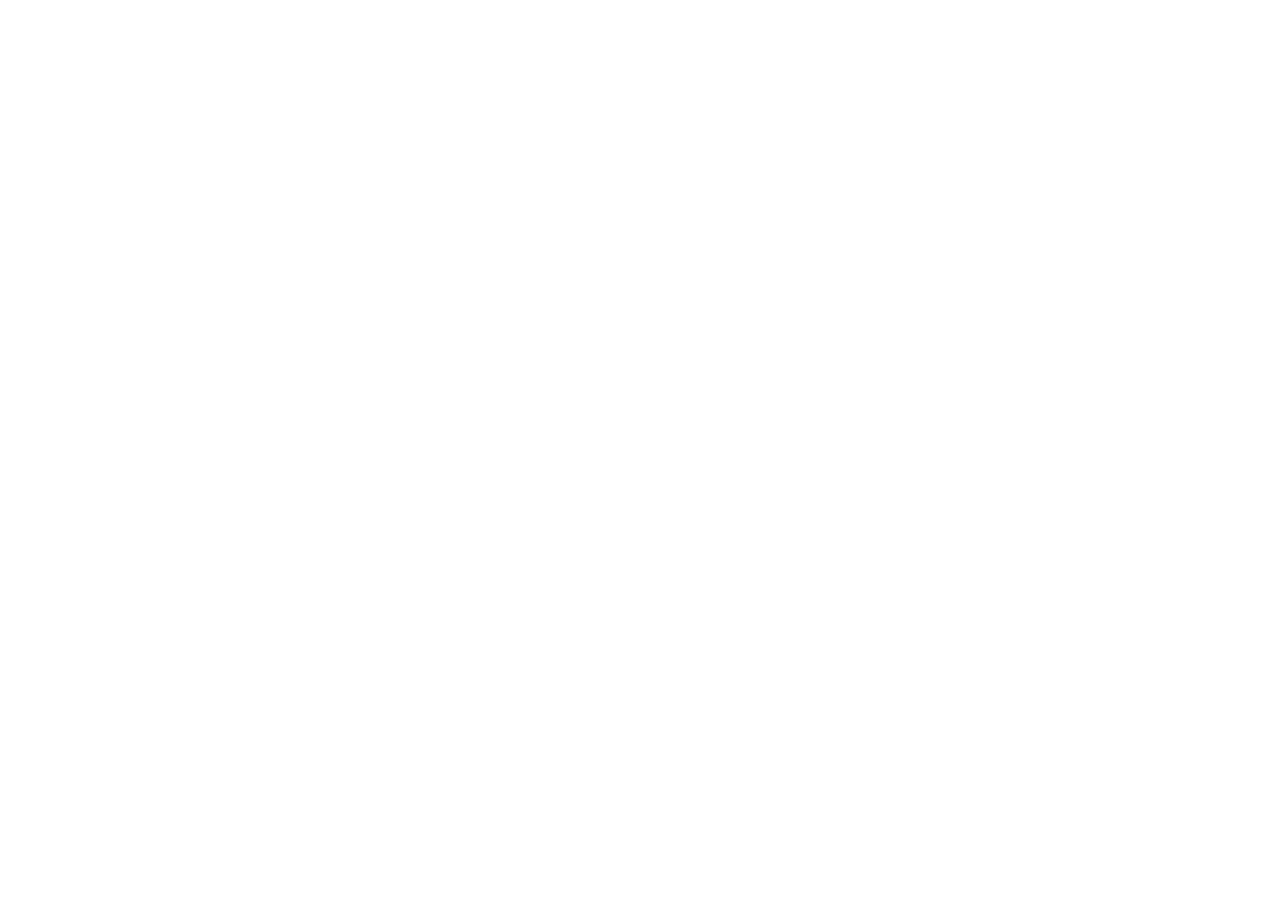
==== index.html @ 9ff889e5 "first commit" ====
<!DOCTYPE html>
<html lang="en">

<head>
    <meta charset="UTF-8">
    <meta name="viewport" content="width=device-width, initial-scale=1.0">
    <title>Document</title>
    <link rel="stylesheet" href="./css/style.css">
</head>

<body>

</body>

</html>
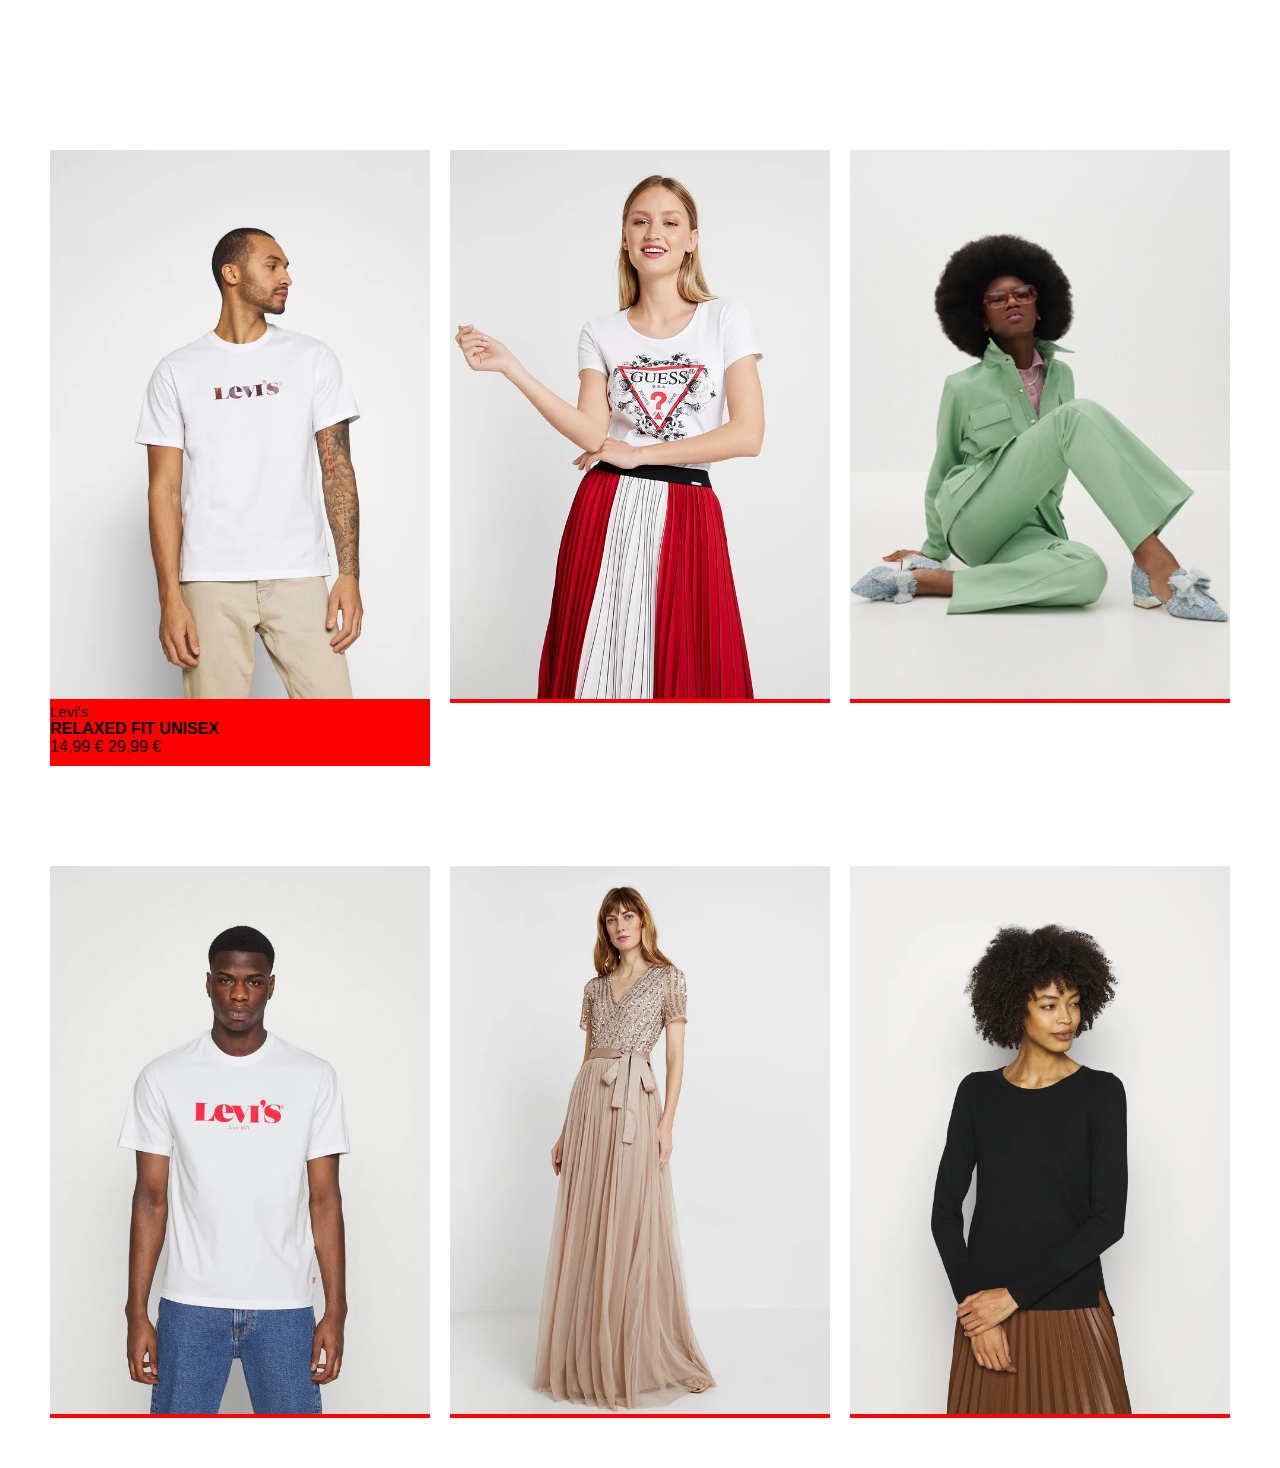
==== commit 83707f97: "[UPD] Add image and text to layout" ====
--- a/index.html
+++ b/index.html
@@ -4,12 +4,64 @@
 <head>
     <meta charset="UTF-8">
     <meta name="viewport" content="width=device-width, initial-scale=1.0">
-    <title>Document</title>
+    <title>Boolando</title>
     <link rel="stylesheet" href="./css/style.css">
+    <link rel="stylesheet" href="./css/layout.css">
+    <link rel="stylesheet" href="./css/utility.css">
 </head>
 
 <body>
+    <header>
 
+    </header>
+    <main>
+        <div class="container">
+            <div class="row">
+                <div class="col-33">
+                    <div class="content">
+                        <img src="./img/1.webp" alt="img1">
+                        <div class="text">
+                            <div class="brand">
+                                Levi's
+                            </div>
+                            <div class="item">
+                                RELAXED FIT UNISEX
+                            </div>
+                            <div class="price">
+                                14,99 &euro; <span class="sale">29,99 &euro;</span>
+                            </div>
+                        </div>
+                    </div>
+                </div>
+                <div class="col-33">
+                    <div class="content">
+                        <img src="./img/2.webp" alt="img2">
+                    </div>
+                </div>
+                <div class="col-33">
+                    <div class="content">
+                        <img src="./img/3.webp" alt="img3">
+                    </div>
+                </div>
+                <div class="col-33">
+                    <div class="content">
+                        <img src="./img/4.webp" alt="img4">
+                    </div>
+                </div>
+                <div class="col-33">
+                    <div class="content">
+                        <img src="./img/5.webp" alt="img5">
+                    </div>
+                </div>
+                <div class="col-33">
+                    <div class="content">
+                        <img src="./img/6.webp" alt="img6">
+                    </div>
+                </div>
+            </div>
+        </div>
+
+    </main>
 </body>
 
 </html>--- a/css/style.css
+++ b/css/style.css
@@ -0,0 +1,37 @@
+* {
+    margin: 0;
+    padding: 0;
+    box-sizing: border-box;
+}
+
+body {
+    font-family: Arial, Helvetica, sans-serif;
+}
+
+main {
+    margin-top: 100px;
+}
+
+/* HEADER */
+
+/* IMAGES */
+
+.content {
+    background-color: red;
+}
+
+img {
+    width: 100%;
+}
+
+.text {
+    padding-bottom: 10px;
+}
+
+.brand {
+    font-size: 15px;
+}
+
+.item {
+    font-weight: 600;
+}--- a/css/layout.css
+++ b/css/layout.css
@@ -0,0 +1,69 @@
+/* ---------------- LAYOUT ----------------- */
+.container {
+    max-width: 1200px;
+    margin: auto;
+}
+
+.container-small {
+    max-width: 900px;
+    margin: auto;
+}
+
+.row {
+    display: flex;
+    flex-wrap: wrap;
+}
+
+.d-flex {
+    display: flex;
+}
+
+.col-10 {
+    width: 10%;
+}
+
+.col-20 {
+    width: 20%;
+}
+
+.col-30 {
+    width: 30%;
+}
+
+.col-33 {
+    margin: 50px 10px;
+    width: calc(100% / 3 - 20px);
+}
+
+.col-40 {
+    width: 40%;
+}
+
+.col-50 {
+    width: 50%;
+}
+
+.col-60 {
+    width: 60%;
+}
+
+.col-100 {
+    width: 100%;
+}
+
+.col-1-6 {
+    width: calc(100%/6);
+}
+
+.col-2-6 {
+    width: calc(100%/6*2);
+    padding-right: 40px;
+}
+
+.divisor {
+    margin: auto;
+    height: 1px;
+    width: 70%;
+    background-color: #8EA1E1;
+    ;
+}--- a/css/utility.css
+++ b/css/utility.css
@@ -0,0 +1,144 @@
+/* --------------- UTILITY ---------------*/
+.border-dashed {
+    padding: 5px;
+    border: 1px solid;
+    border-style: dashed;
+}
+
+.justify-between {
+    justify-content: space-between;
+}
+
+.text-center {
+    text-align: center;
+}
+
+.text-right {
+    text-align: right;
+}
+
+.align-center {
+    align-items: center;
+}
+
+/* PADDING */
+.py-10 {
+    padding: 10px 0;
+}
+
+.py-40 {
+    padding: 40px 0;
+}
+
+.px-10 {
+    padding: 0 10px;
+}
+
+.px-40 {
+    padding: 0 40px;
+}
+
+.padding-footer {
+    padding-top: 20px;
+    padding-bottom: 20px;
+}
+
+.padding-top-30 {
+    padding-top: 30px;
+}
+
+.padding-top-60 {
+    padding-top: 60px;
+}
+
+.py-bottom-140 {
+    padding-bottom: 140px;
+}
+
+/* MARGIN */
+
+.margin-10px {
+    margin: 10px;
+}
+
+.margin-20px {
+    margin: 20px;
+}
+
+.margin-50px {
+    margin: 50px;
+}
+
+/* HEIGHT */
+.height-400px {
+    height: 400px;
+}
+
+.height-700px {
+    height: 700px;
+}
+
+/* TEXT COLOR */
+
+.white {
+    color: white;
+}
+
+.lilac {
+    color: #7189D9;
+}
+
+
+/* BACKGROUNDS */
+.bg-orange {
+    background-color: orange;
+}
+
+.bg-violet {
+    background-color: violet;
+}
+
+.bg-pink {
+    background-color: pink;
+}
+
+.bg-blue {
+    background-color: cornflowerblue;
+}
+
+.bg-darkblue {
+    background-color: darkblue;
+}
+
+.bg-lightgrey {
+    background-color: #F6F6F6;
+}
+
+.bg-green {
+    background-color: green;
+}
+
+.bg-darkgrey {
+    background-color: #23272A;
+}
+
+.bg-aquamarine {
+    background-color: aquamarine;
+}
+
+.bg-lilac {
+    background-color: #8EA1E1;
+}
+
+.bg-jumbo {
+    background-image: url(../img/jumbo.png);
+    background-size: cover;
+    background-repeat: no-repeat;
+}
+
+.bg-stars {
+    background-image: url(../img/stars.svg);
+    background-position: center;
+    background-repeat: no-repeat;
+    background-position-y: top;
+}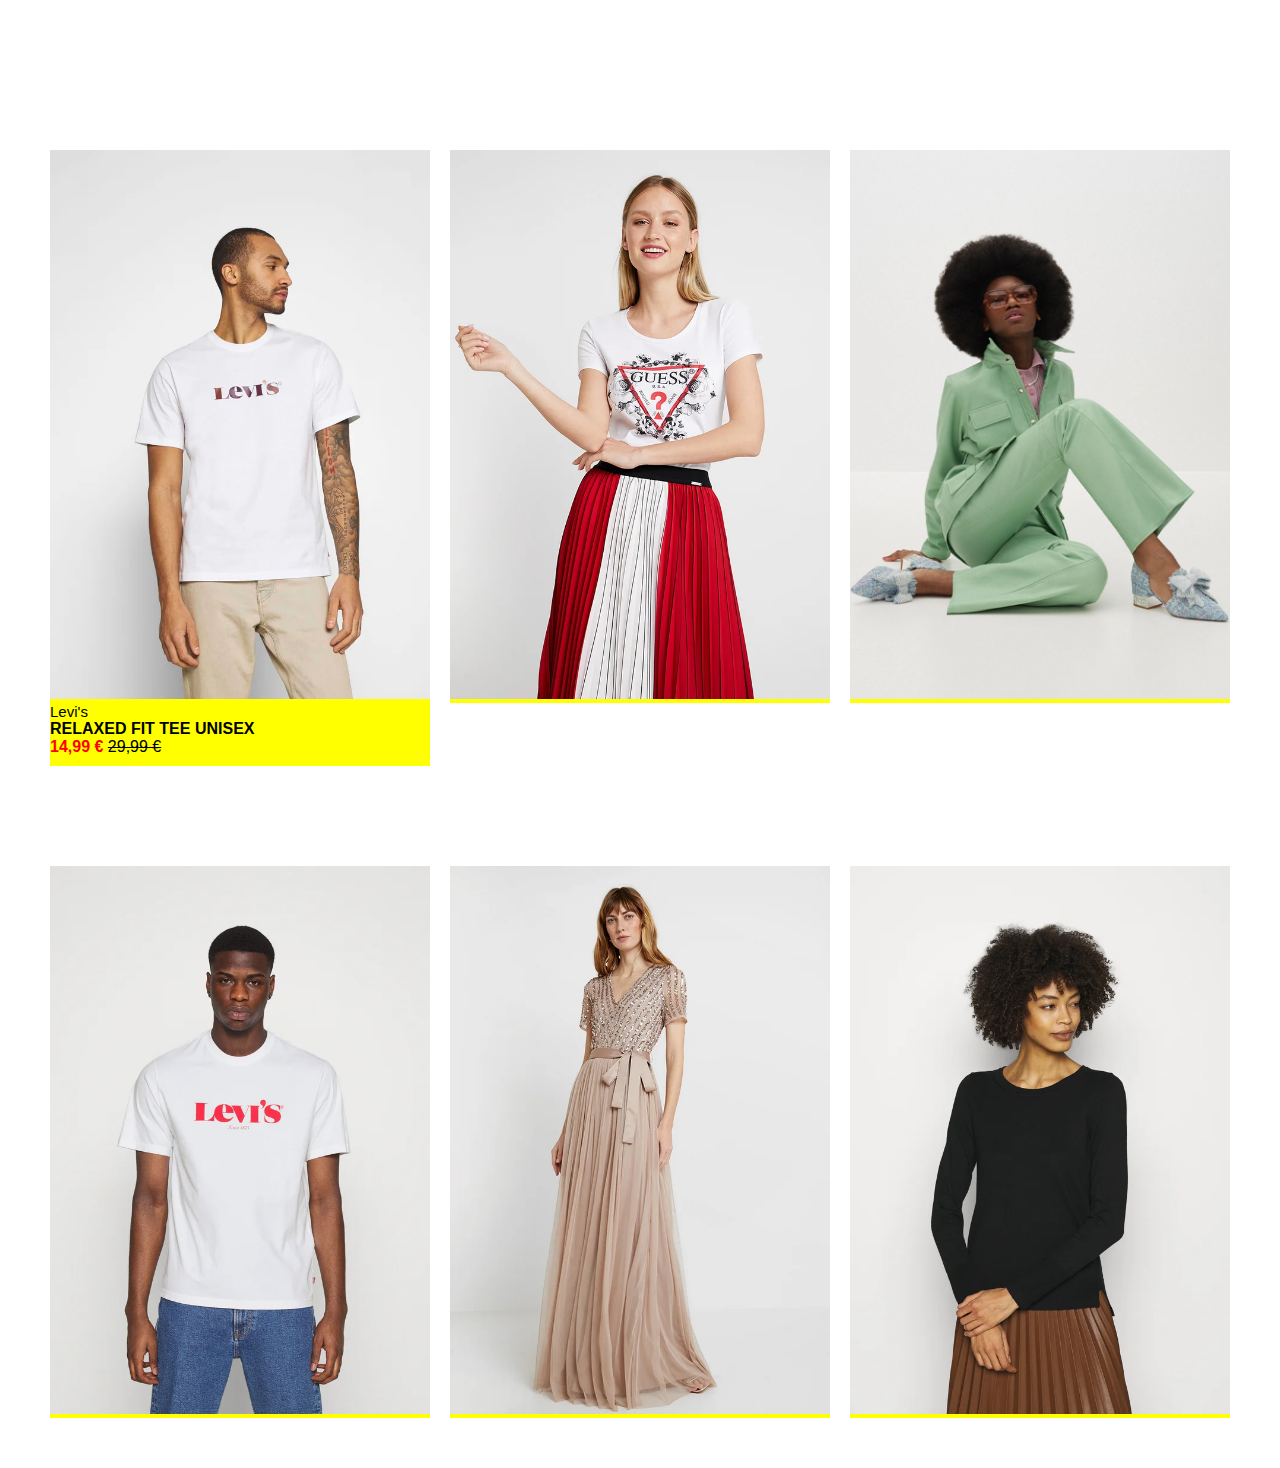
==== commit f9acbf4e: "[UPD] modded text" ====
--- a/index.html
+++ b/index.html
@@ -25,7 +25,7 @@
                                 Levi's
                             </div>
                             <div class="item">
-                                RELAXED FIT UNISEX
+                                RELAXED FIT TEE UNISEX
                             </div>
                             <div class="price">
                                 14,99 &euro; <span class="sale">29,99 &euro;</span>
--- a/css/style.css
+++ b/css/style.css
@@ -17,7 +17,7 @@
 /* IMAGES */
 
 .content {
-    background-color: red;
+    background-color: yellow;
 }
 
 img {
@@ -34,4 +34,15 @@
 
 .item {
     font-weight: 600;
+}
+
+.price {
+    font-weight: 600;
+    color: red;
+}
+
+.sale {
+    font-weight: 400;
+    color: black;
+    text-decoration: line-through;
 }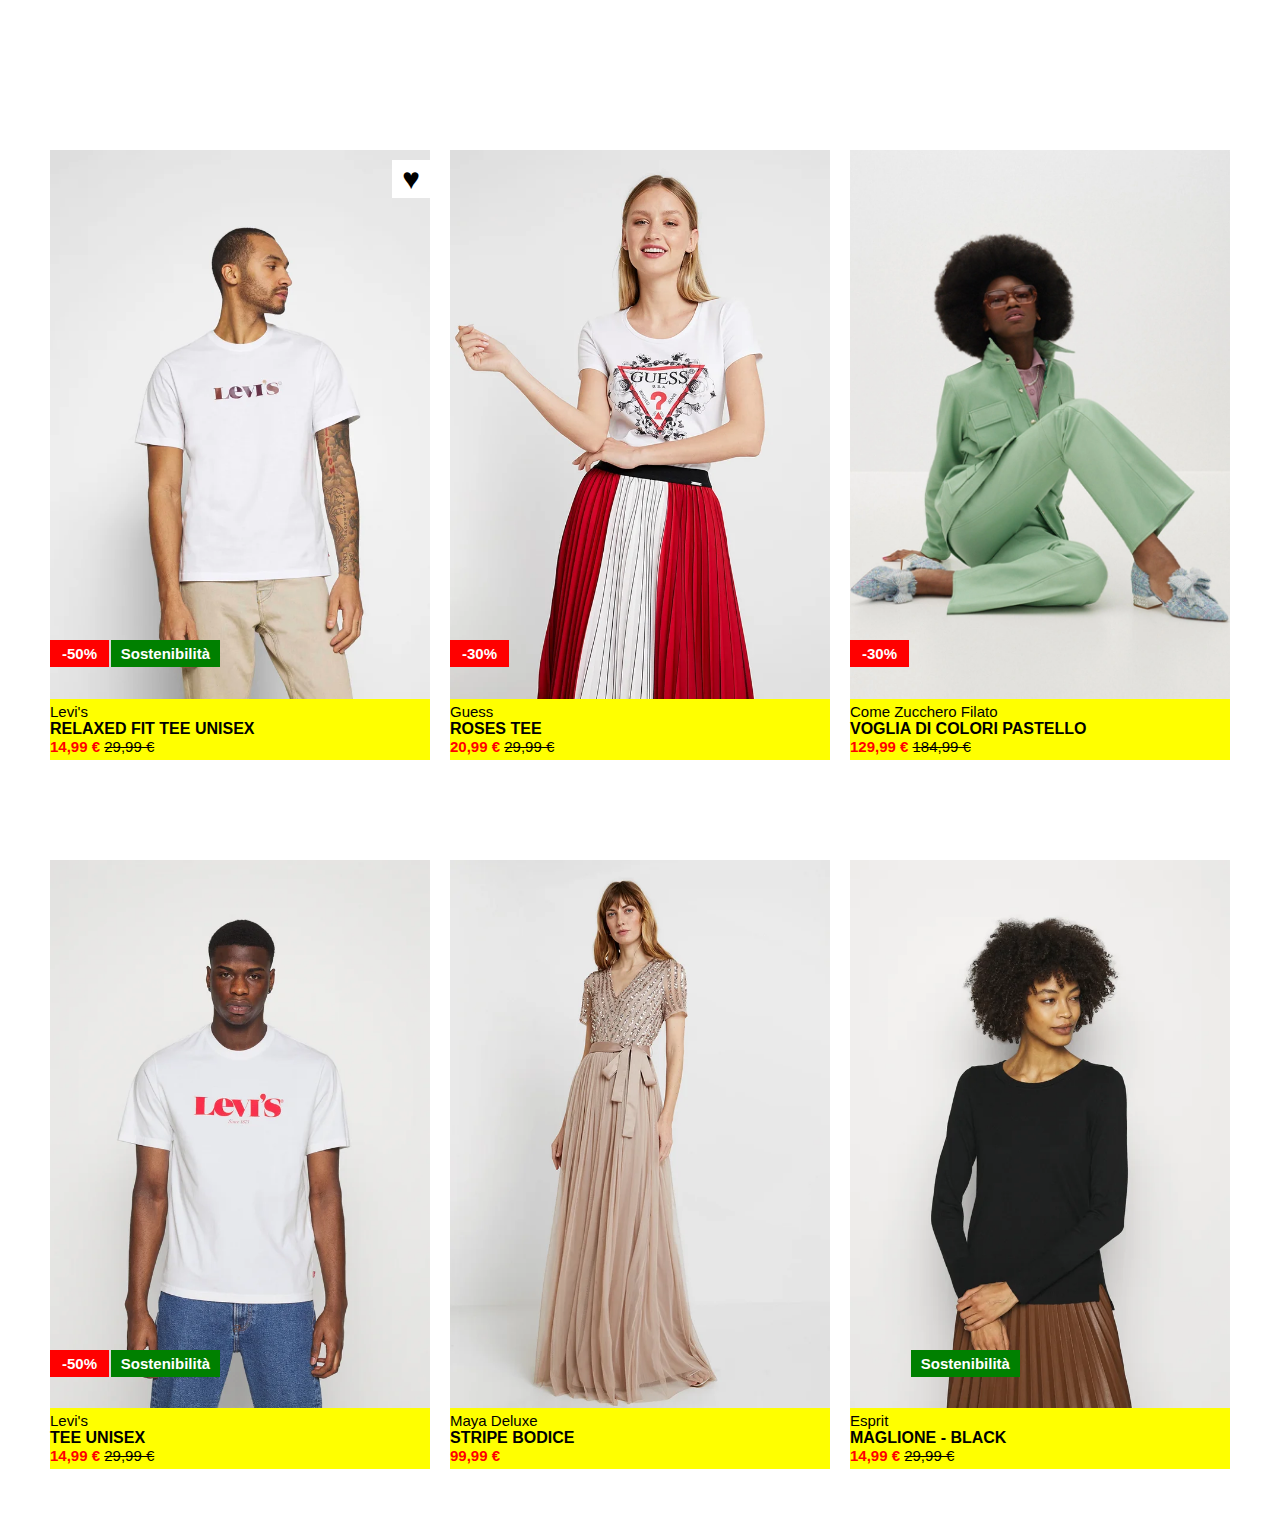
==== commit d6342ea9: "[UPD] Add all image and text" ====
--- a/index.html
+++ b/index.html
@@ -28,7 +28,16 @@
                                 RELAXED FIT TEE UNISEX
                             </div>
                             <div class="price">
-                                14,99 &euro; <span class="sale">29,99 &euro;</span>
+                                14,99 &euro; <span class="sale-txt">29,99 &euro;</span>
+                            </div>
+                            <div class="sale-label">
+                                -50%
+                            </div>
+                            <div class="sus-label">
+                                Sostenibilità
+                            </div>
+                            <div class="hearts-label">
+                                &hearts;
                             </div>
                         </div>
                     </div>
@@ -36,26 +45,96 @@
                 <div class="col-33">
                     <div class="content">
                         <img src="./img/2.webp" alt="img2">
+                        <div class="text">
+                            <div class="brand">
+                                Guess
+                            </div>
+                            <div class="item">
+                                ROSES TEE
+                            </div>
+                            <div class="price">
+                                20,99 &euro; <span class="sale-txt">29,99 &euro;</span>
+                            </div>
+                            <div class="sale-label">
+                                -30%
+                            </div>
+                        </div>
                     </div>
                 </div>
                 <div class="col-33">
                     <div class="content">
                         <img src="./img/3.webp" alt="img3">
+                        <div class="text">
+                            <div class="brand">
+                                Come Zucchero Filato
+                            </div>
+                            <div class="item">
+                                VOGLIA DI COLORI PASTELLO
+                            </div>
+                            <div class="price">
+                                129,99 &euro; <span class="sale-txt">184,99 &euro;</span>
+                            </div>
+                            <div class="sale-label">
+                                -30%
+                            </div>
+                        </div>
                     </div>
                 </div>
                 <div class="col-33">
                     <div class="content">
                         <img src="./img/4.webp" alt="img4">
+                        <div class="text">
+                            <div class="brand">
+                                Levi's
+                            </div>
+                            <div class="item">
+                                TEE UNISEX
+                            </div>
+                            <div class="price">
+                                14,99 &euro; <span class="sale-txt">29,99 &euro;</span>
+                            </div>
+                            <div class="sale-label">
+                                -50%
+                            </div>
+                            <div class="sus-label">
+                                Sostenibilità
+                            </div>
+                        </div>
                     </div>
                 </div>
                 <div class="col-33">
                     <div class="content">
                         <img src="./img/5.webp" alt="img5">
+                        <div class="text">
+                            <div class="brand">
+                                Maya Deluxe
+                            </div>
+                            <div class="item">
+                                STRIPE BODICE
+                            </div>
+                            <div class="price">
+                                99,99 &euro;
+                            </div>
+                        </div>
                     </div>
                 </div>
                 <div class="col-33">
                     <div class="content">
                         <img src="./img/6.webp" alt="img6">
+                        <div class="text">
+                            <div class="brand">
+                                Esprit
+                            </div>
+                            <div class="item">
+                                MAGLIONE - BLACK
+                            </div>
+                            <div class="price">
+                                14,99 &euro; <span class="sale-txt">29,99 &euro;</span>
+                            </div>
+                            <div class="sus-label">
+                                Sostenibilità
+                            </div>
+                        </div>
                     </div>
                 </div>
             </div>
--- a/css/style.css
+++ b/css/style.css
@@ -17,6 +17,7 @@
 /* IMAGES */
 
 .content {
+    position: relative;
     background-color: yellow;
 }
 
@@ -24,8 +25,10 @@
     width: 100%;
 }
 
+
+/* ----- TEXT ----- */
 .text {
-    padding-bottom: 10px;
+    padding-bottom: 5px;
 }
 
 .brand {
@@ -37,12 +40,44 @@
 }
 
 .price {
+    font-size: 15px;
     font-weight: 600;
     color: red;
 }
 
-.sale {
+.sale-txt {
+    font-size: 15px;
     font-weight: 400;
     color: black;
     text-decoration: line-through;
+}
+
+.sale-label {
+    position: absolute;
+    font-size: 15px;
+    background-color: red;
+    color: white;
+    font-weight: 600;
+    padding: 5px 12px;
+    top: 490px;
+}
+
+.sus-label {
+    position: absolute;
+    font-size: 15px;
+    background-color: green;
+    color: white;
+    font-weight: 600;
+    padding: 5px 10px;
+    top: 490px;
+    right: 210px;
+}
+
+.hearts-label {
+    position: absolute;
+    background-color: white;
+    padding: 2px 10px;
+    font-size: 30px;
+    top: 10px;
+    right: 0px;
 }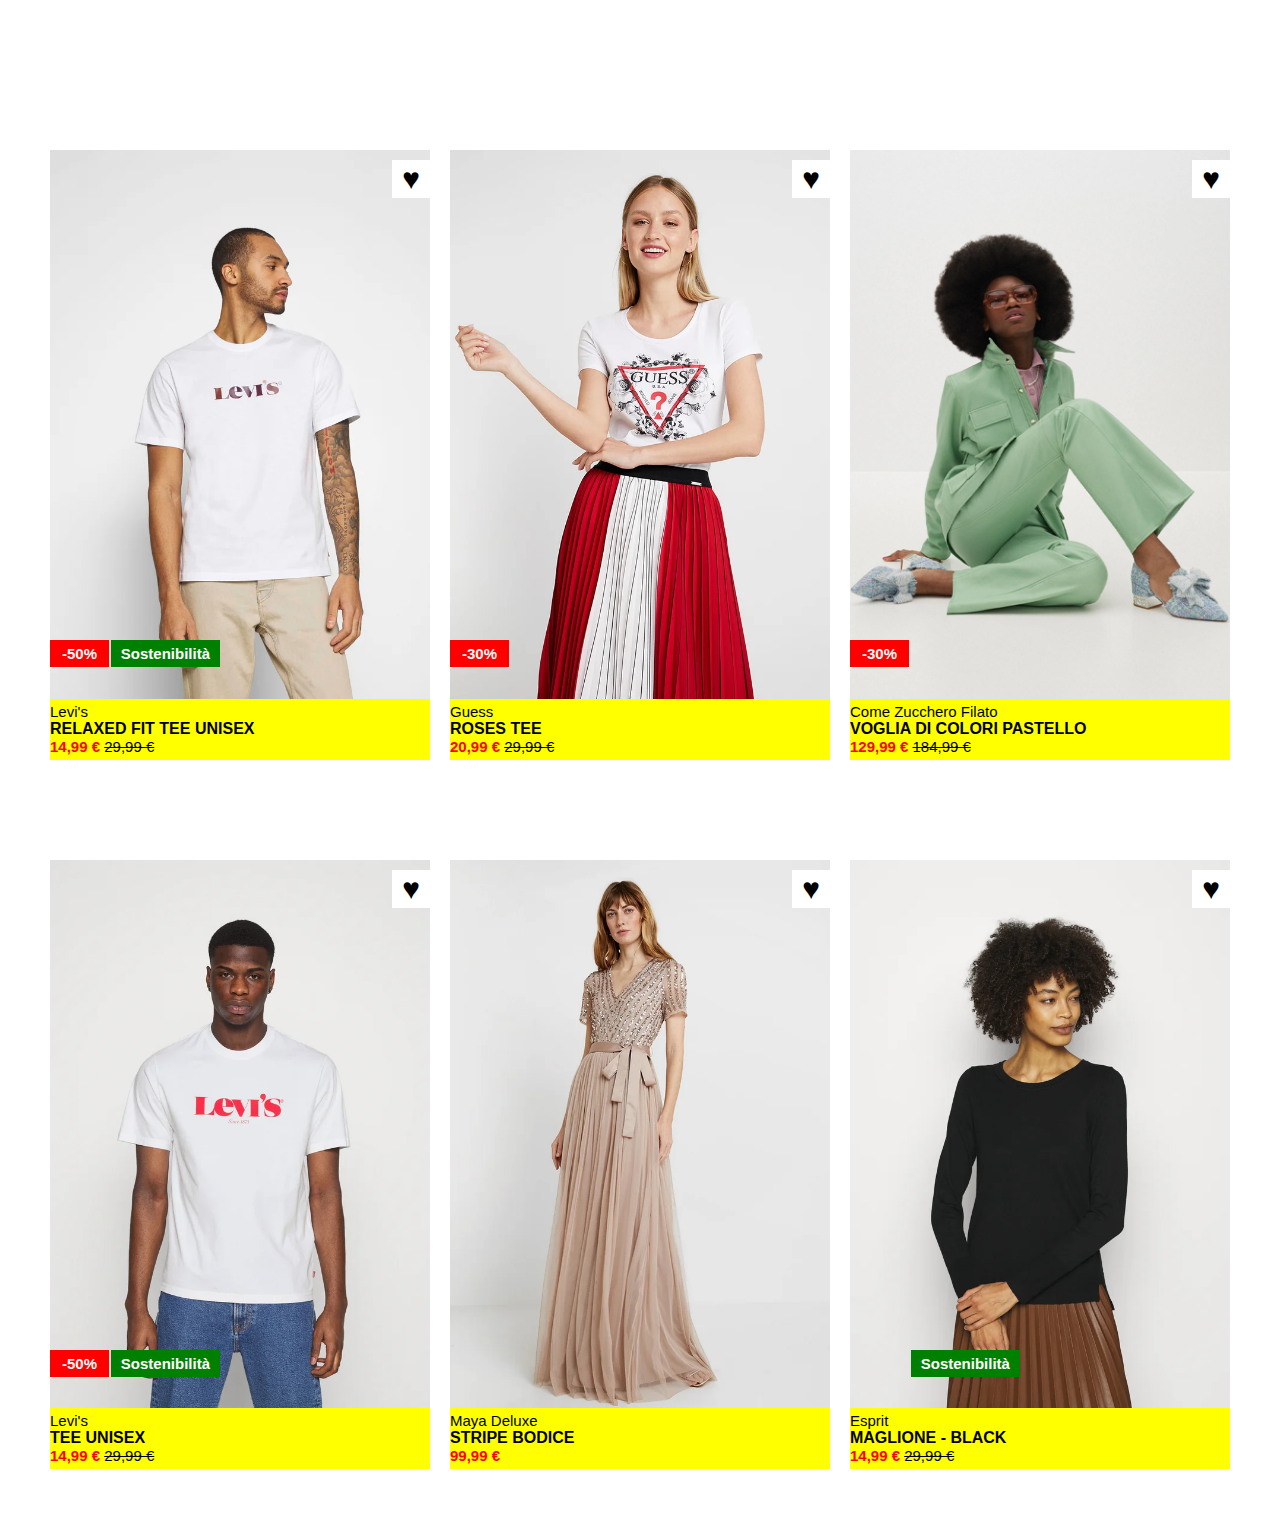
==== commit 6a818f38: "[UPD] Add hearts" ====
--- a/index.html
+++ b/index.html
@@ -58,6 +58,9 @@
                             <div class="sale-label">
                                 -30%
                             </div>
+                            <div class="hearts-label">
+                                &hearts;
+                            </div>
                         </div>
                     </div>
                 </div>
@@ -76,6 +79,9 @@
                             </div>
                             <div class="sale-label">
                                 -30%
+                            </div>
+                            <div class="hearts-label">
+                                &hearts;
                             </div>
                         </div>
                     </div>
@@ -99,6 +105,9 @@
                             <div class="sus-label">
                                 Sostenibilità
                             </div>
+                            <div class="hearts-label">
+                                &hearts;
+                            </div>
                         </div>
                     </div>
                 </div>
@@ -114,6 +123,9 @@
                             </div>
                             <div class="price">
                                 99,99 &euro;
+                            </div>
+                            <div class="hearts-label">
+                                &hearts;
                             </div>
                         </div>
                     </div>
@@ -134,6 +146,9 @@
                             <div class="sus-label">
                                 Sostenibilità
                             </div>
+                            <div class="hearts-label">
+                                &hearts;
+                            </div>
                         </div>
                     </div>
                 </div>
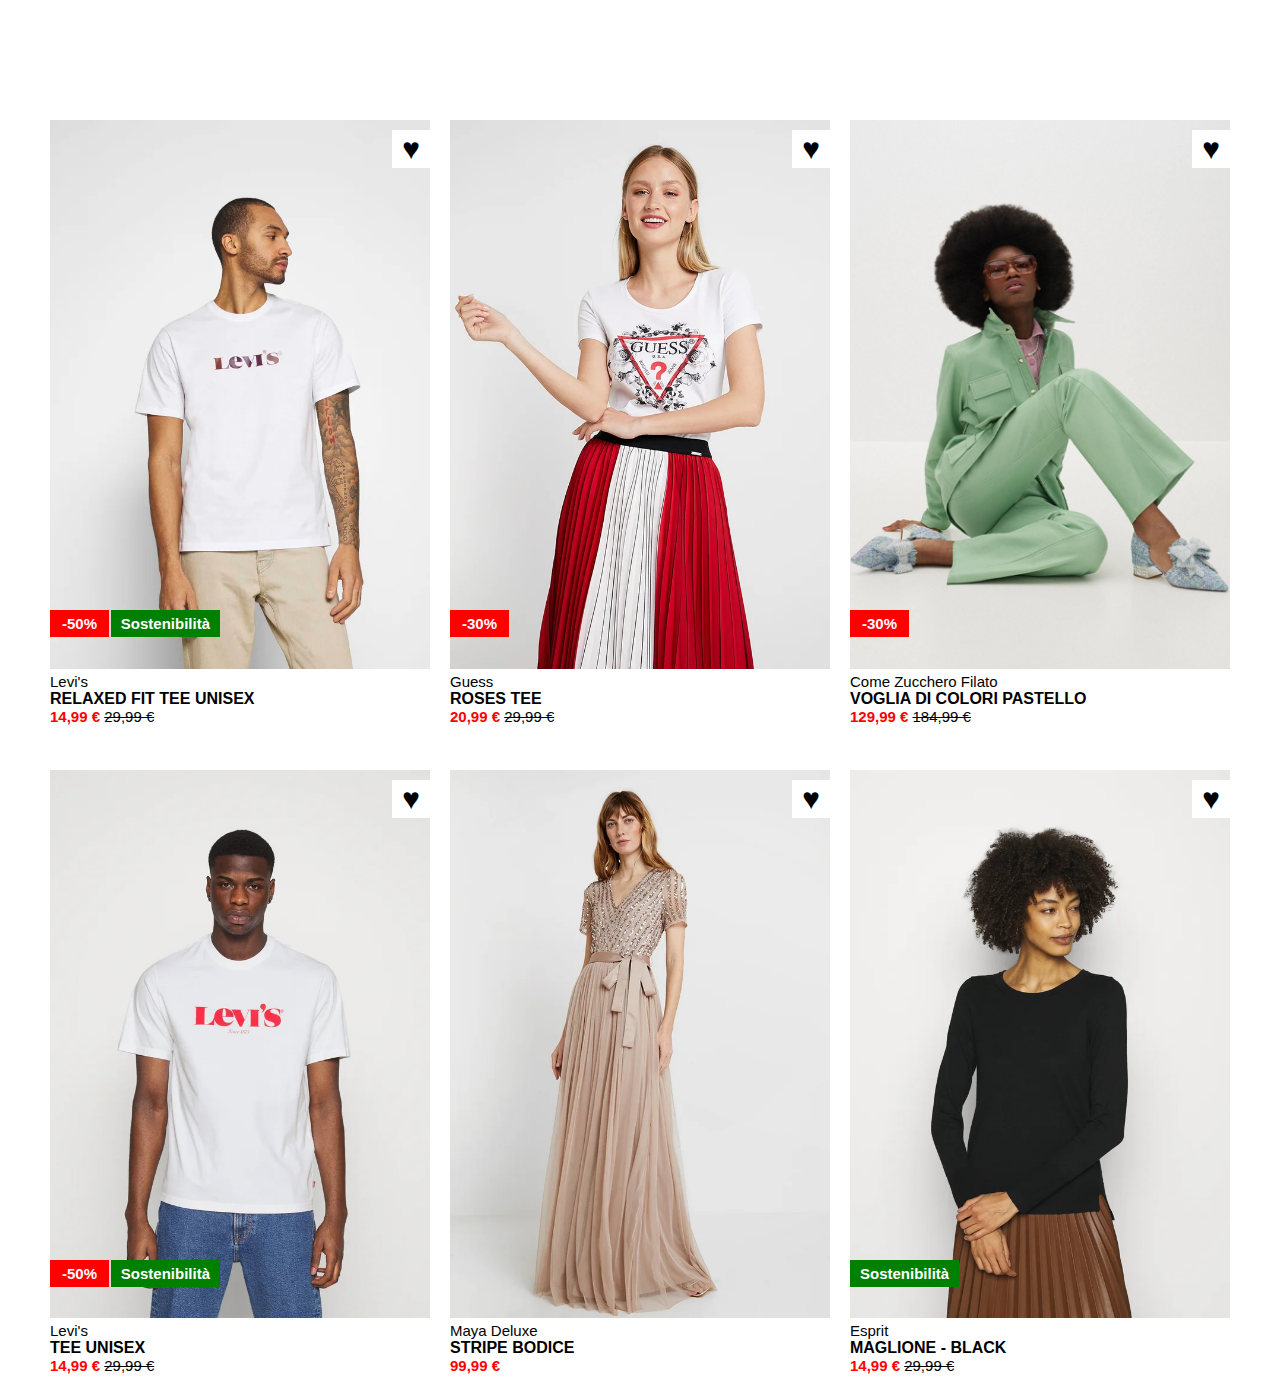
==== commit 6d09da65: "[UPD] Add Hover effect" ====
--- a/index.html
+++ b/index.html
@@ -19,7 +19,8 @@
             <div class="row">
                 <div class="col-33">
                     <div class="content">
-                        <img src="./img/1.webp" alt="img1">
+                        <img class="main-pic" src="./img/1.webp" alt="img1">
+                        <img class="hover-pic" src="./img/1b.webp" alt="img1">
                         <div class="text">
                             <div class="brand">
                                 Levi's
@@ -30,10 +31,10 @@
                             <div class="price">
                                 14,99 &euro; <span class="sale-txt">29,99 &euro;</span>
                             </div>
-                            <div class="sale-label">
+                            <div class="sale-label top-490">
                                 -50%
                             </div>
-                            <div class="sus-label">
+                            <div class="sus-label right-210 top-490">
                                 Sostenibilità
                             </div>
                             <div class="hearts-label">
@@ -44,7 +45,8 @@
                 </div>
                 <div class="col-33">
                     <div class="content">
-                        <img src="./img/2.webp" alt="img2">
+                        <img class="main-pic" src="./img/2.webp" alt="img2">
+                        <img class="hover-pic" src="./img/2b.webp" alt="img2">
                         <div class="text">
                             <div class="brand">
                                 Guess
@@ -55,7 +57,7 @@
                             <div class="price">
                                 20,99 &euro; <span class="sale-txt">29,99 &euro;</span>
                             </div>
-                            <div class="sale-label">
+                            <div class="sale-label top-490">
                                 -30%
                             </div>
                             <div class="hearts-label">
@@ -66,7 +68,8 @@
                 </div>
                 <div class="col-33">
                     <div class="content">
-                        <img src="./img/3.webp" alt="img3">
+                        <img class="main-pic" src="./img/3.webp" alt="img3">
+                        <img class="hover-pic" src="./img/3b.webp" alt="img3">
                         <div class="text">
                             <div class="brand">
                                 Come Zucchero Filato
@@ -77,7 +80,7 @@
                             <div class="price">
                                 129,99 &euro; <span class="sale-txt">184,99 &euro;</span>
                             </div>
-                            <div class="sale-label">
+                            <div class="sale-label top-490">
                                 -30%
                             </div>
                             <div class="hearts-label">
@@ -88,7 +91,8 @@
                 </div>
                 <div class="col-33">
                     <div class="content">
-                        <img src="./img/4.webp" alt="img4">
+                        <img class="main-pic" src="./img/4.webp" alt="img4">
+                        <img class="hover-pic" src="./img/4b.webp" alt="img4">
                         <div class="text">
                             <div class="brand">
                                 Levi's
@@ -99,10 +103,10 @@
                             <div class="price">
                                 14,99 &euro; <span class="sale-txt">29,99 &euro;</span>
                             </div>
-                            <div class="sale-label">
+                            <div class="sale-label top-490">
                                 -50%
                             </div>
-                            <div class="sus-label">
+                            <div class="sus-label right-210 top-490">
                                 Sostenibilità
                             </div>
                             <div class="hearts-label">
@@ -113,7 +117,8 @@
                 </div>
                 <div class="col-33">
                     <div class="content">
-                        <img src="./img/5.webp" alt="img5">
+                        <img class="main-pic" src="./img/5.webp" alt="img5">
+                        <img class="hover-pic" src="./img/5b.webp" alt="img5">
                         <div class="text">
                             <div class="brand">
                                 Maya Deluxe
@@ -132,7 +137,8 @@
                 </div>
                 <div class="col-33">
                     <div class="content">
-                        <img src="./img/6.webp" alt="img6">
+                        <img class="main-pic" src="./img/6.webp" alt="img6">
+                        <img class="hover-pic" src="./img/6b.webp" alt="img6">
                         <div class="text">
                             <div class="brand">
                                 Esprit
@@ -143,7 +149,7 @@
                             <div class="price">
                                 14,99 &euro; <span class="sale-txt">29,99 &euro;</span>
                             </div>
-                            <div class="sus-label">
+                            <div class="sus-label left-0 top-490">
                                 Sostenibilità
                             </div>
                             <div class="hearts-label">
--- a/css/style.css
+++ b/css/style.css
@@ -12,19 +12,47 @@
     margin-top: 100px;
 }
 
+/* POSITION */
+.left-0 {
+    left: 0px;
+}
+
+.right-210 {
+    right: 210px;
+}
+
+.top-10 {
+    top: 10px
+}
+
+.top-490 {
+    top: 490px
+}
+
 /* HEADER */
 
 /* IMAGES */
 
 .content {
     position: relative;
-    background-color: yellow;
 }
 
 img {
     width: 100%;
 }
 
+.hover-pic {
+    display: none;
+    margin-bottom: 4px;
+}
+
+.content:hover .main-pic {
+    display: none;
+}
+
+.content:hover .hover-pic {
+    display: block;
+}
 
 /* ----- TEXT ----- */
 .text {
@@ -69,8 +97,6 @@
     color: white;
     font-weight: 600;
     padding: 5px 10px;
-    top: 490px;
-    right: 210px;
 }
 
 .hearts-label {
--- a/css/layout.css
+++ b/css/layout.css
@@ -31,7 +31,7 @@
 }
 
 .col-33 {
-    margin: 50px 10px;
+    margin: 20px 10px;
     width: calc(100% / 3 - 20px);
 }
 
--- a/css/utility.css
+++ b/css/utility.css
@@ -128,17 +128,4 @@
 
 .bg-lilac {
     background-color: #8EA1E1;
-}
-
-.bg-jumbo {
-    background-image: url(../img/jumbo.png);
-    background-size: cover;
-    background-repeat: no-repeat;
-}
-
-.bg-stars {
-    background-image: url(../img/stars.svg);
-    background-position: center;
-    background-repeat: no-repeat;
-    background-position-y: top;
 }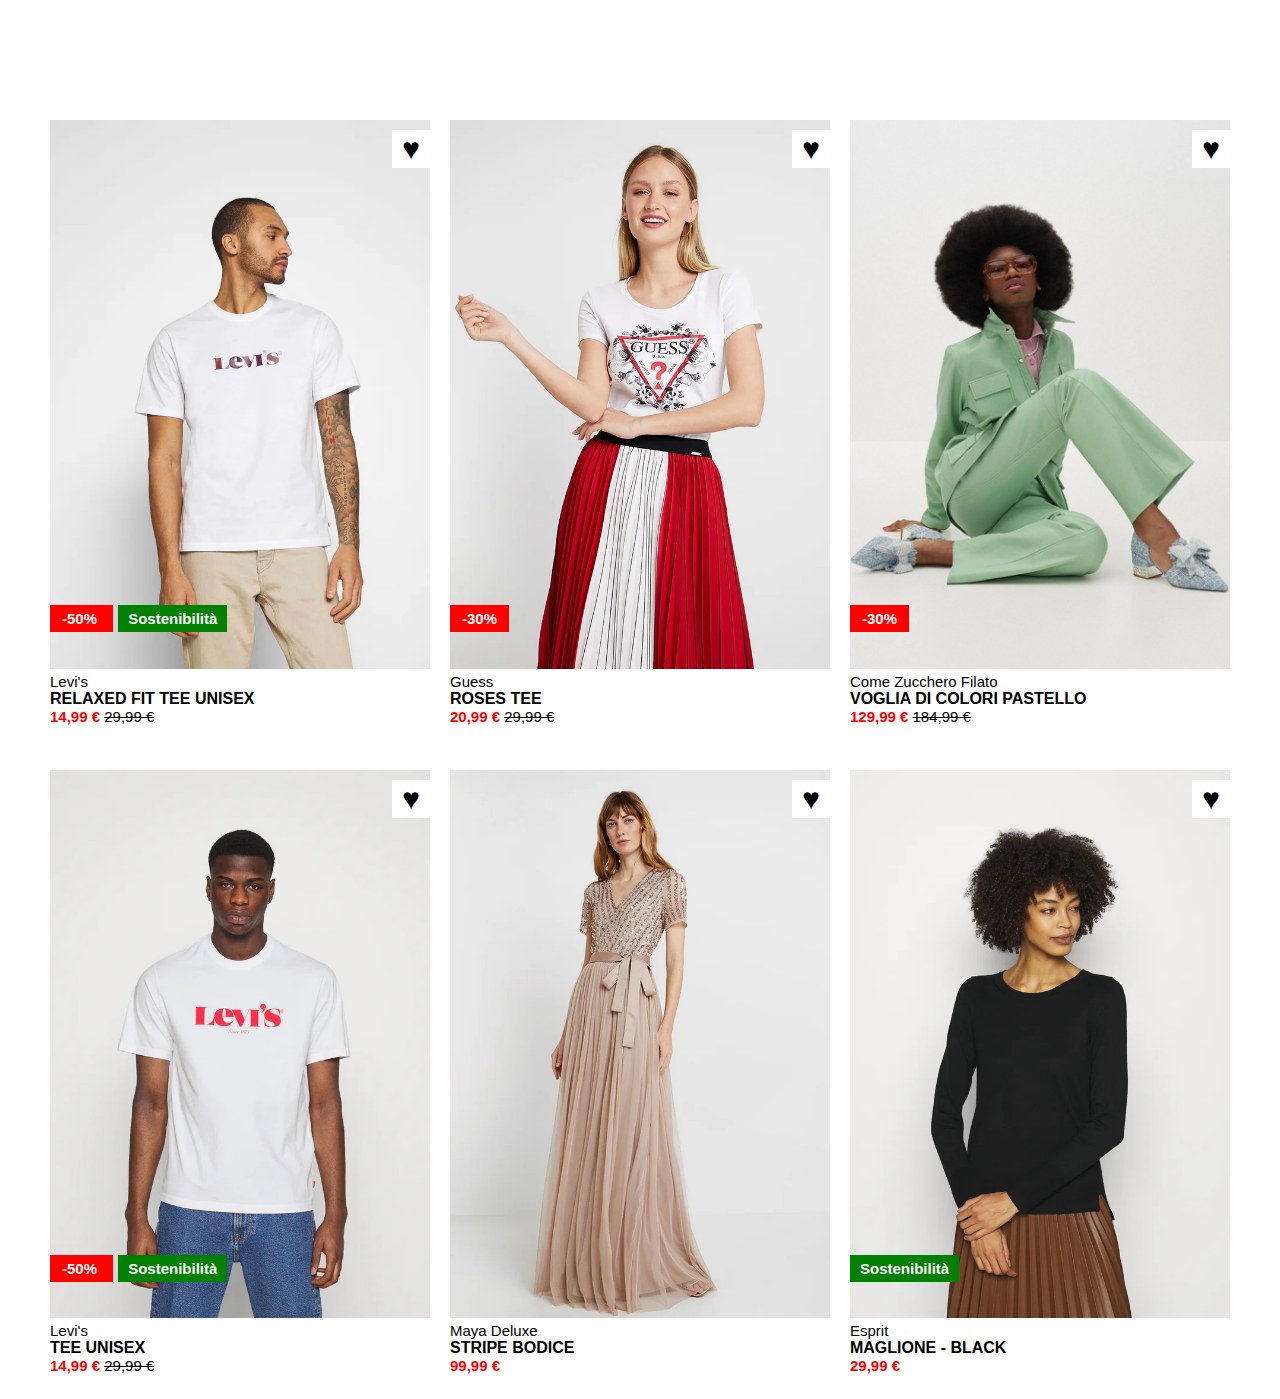
==== commit 47da9b05: "[FIX] Fixed labels" ====
--- a/index.html
+++ b/index.html
@@ -19,8 +19,10 @@
             <div class="row">
                 <div class="col-33">
                     <div class="content">
+                        <!-- IMAGES -->
                         <img class="main-pic" src="./img/1.webp" alt="img1">
-                        <img class="hover-pic" src="./img/1b.webp" alt="img1">
+                        <img class="hover-pic" src="./img/1b.webp" alt="img1b">
+                        <!-- TEXT -->
                         <div class="text">
                             <div class="brand">
                                 Levi's
@@ -31,11 +33,14 @@
                             <div class="price">
                                 14,99 &euro; <span class="sale-txt">29,99 &euro;</span>
                             </div>
-                            <div class="sale-label top-490">
-                                -50%
-                            </div>
-                            <div class="sus-label right-210 top-490">
-                                Sostenibilità
+                            <!-- LABELS -->
+                            <div class="labels top-490">
+                                <span class="sale-label">
+                                    -50%
+                                </span>
+                                <span class="sus-label">
+                                    Sostenibilità
+                                </span>
                             </div>
                             <div class="hearts-label">
                                 &hearts;
@@ -45,8 +50,10 @@
                 </div>
                 <div class="col-33">
                     <div class="content">
+                        <!-- IMAGES -->
                         <img class="main-pic" src="./img/2.webp" alt="img2">
-                        <img class="hover-pic" src="./img/2b.webp" alt="img2">
+                        <img class="hover-pic" src="./img/2b.webp" alt="img2b">
+                        <!-- TEXT -->
                         <div class="text">
                             <div class="brand">
                                 Guess
@@ -57,8 +64,11 @@
                             <div class="price">
                                 20,99 &euro; <span class="sale-txt">29,99 &euro;</span>
                             </div>
-                            <div class="sale-label top-490">
-                                -30%
+                            <!-- LABELS -->
+                            <div class="labels top-490">
+                                <span class="sale-label">
+                                    -30%
+                                </span>
                             </div>
                             <div class="hearts-label">
                                 &hearts;
@@ -68,8 +78,10 @@
                 </div>
                 <div class="col-33">
                     <div class="content">
+                        <!-- IMAGES -->
                         <img class="main-pic" src="./img/3.webp" alt="img3">
-                        <img class="hover-pic" src="./img/3b.webp" alt="img3">
+                        <img class="hover-pic" src="./img/3b.webp" alt="img3b">
+                        <!-- TEXT -->
                         <div class="text">
                             <div class="brand">
                                 Come Zucchero Filato
@@ -80,8 +92,11 @@
                             <div class="price">
                                 129,99 &euro; <span class="sale-txt">184,99 &euro;</span>
                             </div>
-                            <div class="sale-label top-490">
-                                -30%
+                            <!-- LABELS -->
+                            <div class="labels top-490">
+                                <span class="sale-label">
+                                    -30%
+                                </span>
                             </div>
                             <div class="hearts-label">
                                 &hearts;
@@ -91,8 +106,10 @@
                 </div>
                 <div class="col-33">
                     <div class="content">
+                        <!-- IMAGES -->
                         <img class="main-pic" src="./img/4.webp" alt="img4">
-                        <img class="hover-pic" src="./img/4b.webp" alt="img4">
+                        <img class="hover-pic" src="./img/4b.webp" alt="img4b">
+                        <!-- TEXT -->
                         <div class="text">
                             <div class="brand">
                                 Levi's
@@ -103,11 +120,14 @@
                             <div class="price">
                                 14,99 &euro; <span class="sale-txt">29,99 &euro;</span>
                             </div>
-                            <div class="sale-label top-490">
-                                -50%
-                            </div>
-                            <div class="sus-label right-210 top-490">
-                                Sostenibilità
+                            <!-- LABELS -->
+                            <div class="labels top-490">
+                                <span class="sale-label">
+                                    -50%
+                                </span>
+                                <span class="sus-label">
+                                    Sostenibilità
+                                </span>
                             </div>
                             <div class="hearts-label">
                                 &hearts;
@@ -117,8 +137,10 @@
                 </div>
                 <div class="col-33">
                     <div class="content">
+                        <!-- IMAGES -->
                         <img class="main-pic" src="./img/5.webp" alt="img5">
-                        <img class="hover-pic" src="./img/5b.webp" alt="img5">
+                        <img class="hover-pic" src="./img/5b.webp" alt="img5b">
+                        <!-- TEXT -->
                         <div class="text">
                             <div class="brand">
                                 Maya Deluxe
@@ -129,6 +151,7 @@
                             <div class="price">
                                 99,99 &euro;
                             </div>
+                            <!-- LABELS -->
                             <div class="hearts-label">
                                 &hearts;
                             </div>
@@ -137,8 +160,10 @@
                 </div>
                 <div class="col-33">
                     <div class="content">
+                        <!-- IMAGES -->
                         <img class="main-pic" src="./img/6.webp" alt="img6">
                         <img class="hover-pic" src="./img/6b.webp" alt="img6">
+                        <!-- TEXT -->
                         <div class="text">
                             <div class="brand">
                                 Esprit
@@ -147,10 +172,13 @@
                                 MAGLIONE - BLACK
                             </div>
                             <div class="price">
-                                14,99 &euro; <span class="sale-txt">29,99 &euro;</span>
+                                29,99 &euro;
                             </div>
-                            <div class="sus-label left-0 top-490">
-                                Sostenibilità
+                            <!-- LABELS -->
+                            <div class="labels top-490">
+                                <span class="sus-label">
+                                    Sostenibilità
+                                </span>
                             </div>
                             <div class="hearts-label">
                                 &hearts;
--- a/css/style.css
+++ b/css/style.css
@@ -41,9 +41,12 @@
     width: 100%;
 }
 
+.main-pic {
+    /* display: block; */
+}
+
 .hover-pic {
     display: none;
-    margin-bottom: 4px;
 }
 
 .content:hover .main-pic {
@@ -51,7 +54,7 @@
 }
 
 .content:hover .hover-pic {
-    display: block;
+    display: inline-block;
 }
 
 /* ----- TEXT ----- */
@@ -80,18 +83,20 @@
     text-decoration: line-through;
 }
 
+.labels {
+    position: absolute;
+}
+
 .sale-label {
-    position: absolute;
     font-size: 15px;
     background-color: red;
     color: white;
     font-weight: 600;
     padding: 5px 12px;
-    top: 490px;
+    margin-right: 5px;
 }
 
 .sus-label {
-    position: absolute;
     font-size: 15px;
     background-color: green;
     color: white;
